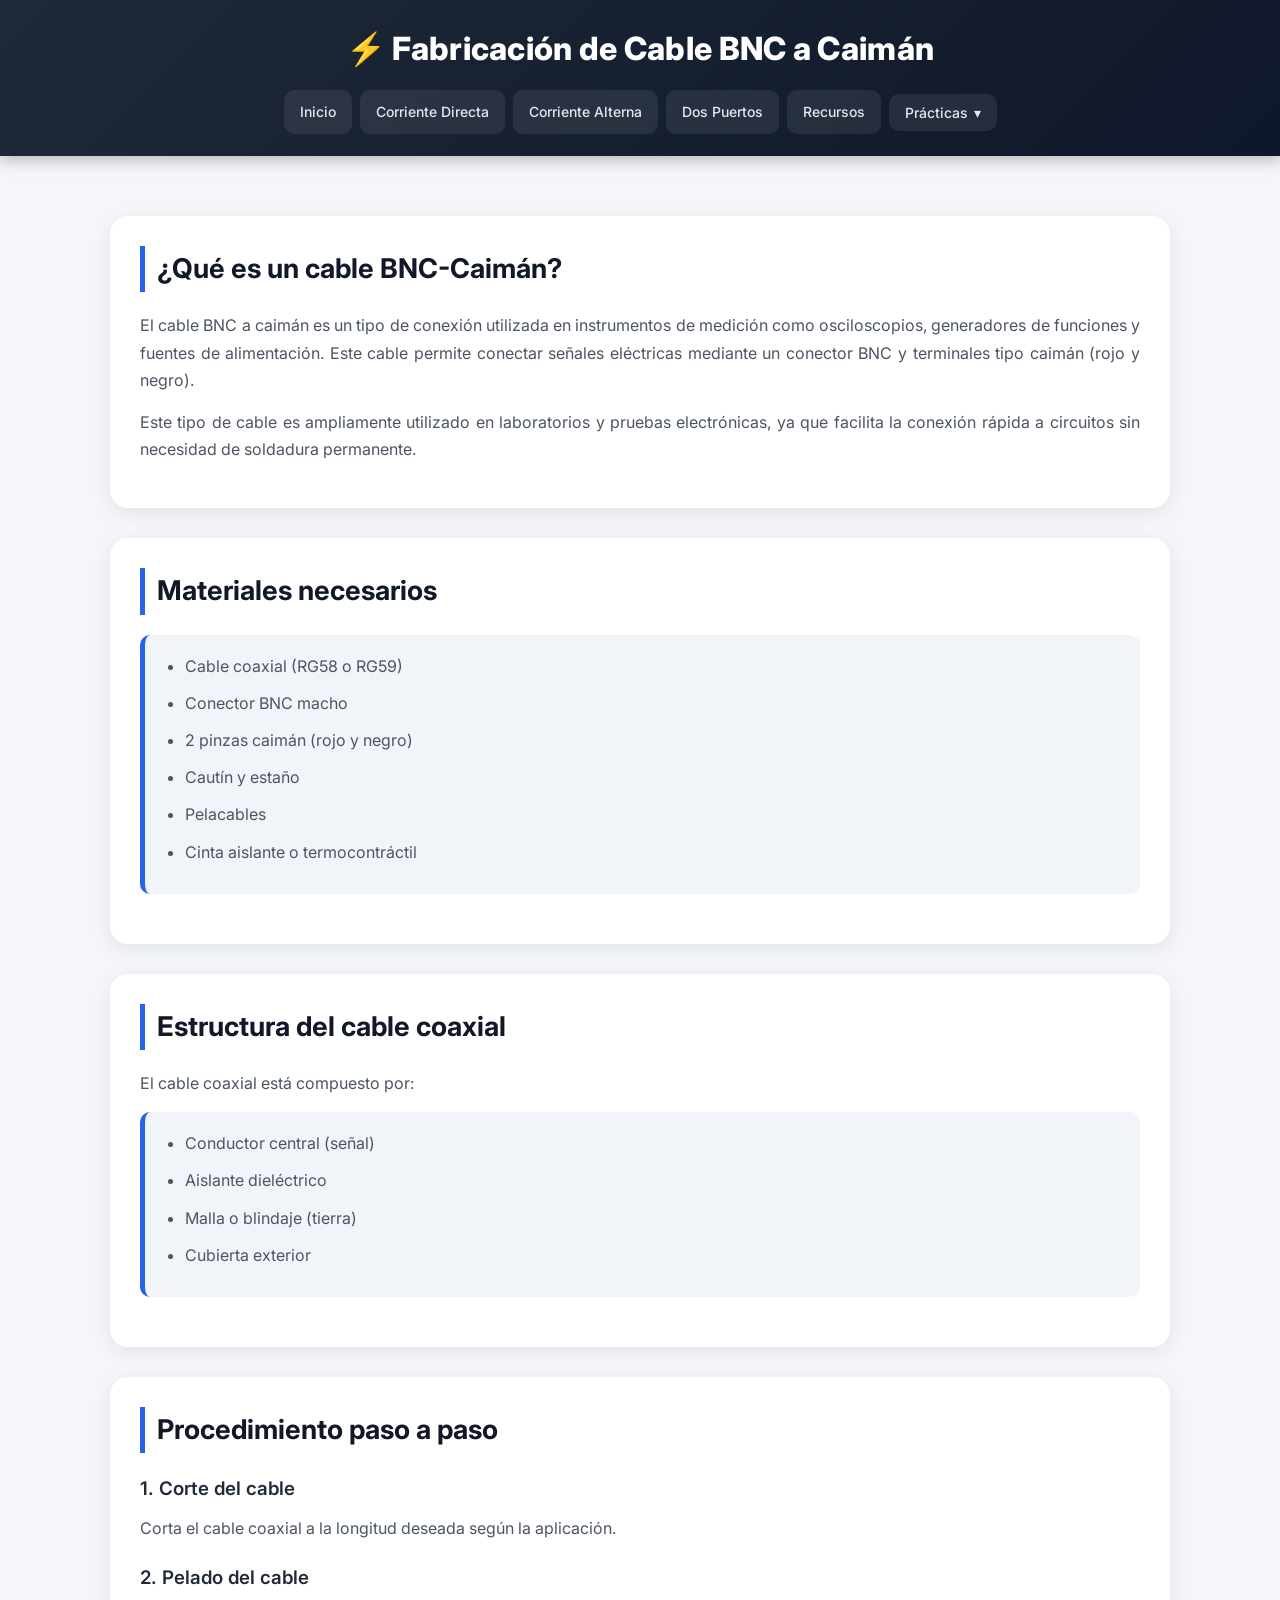
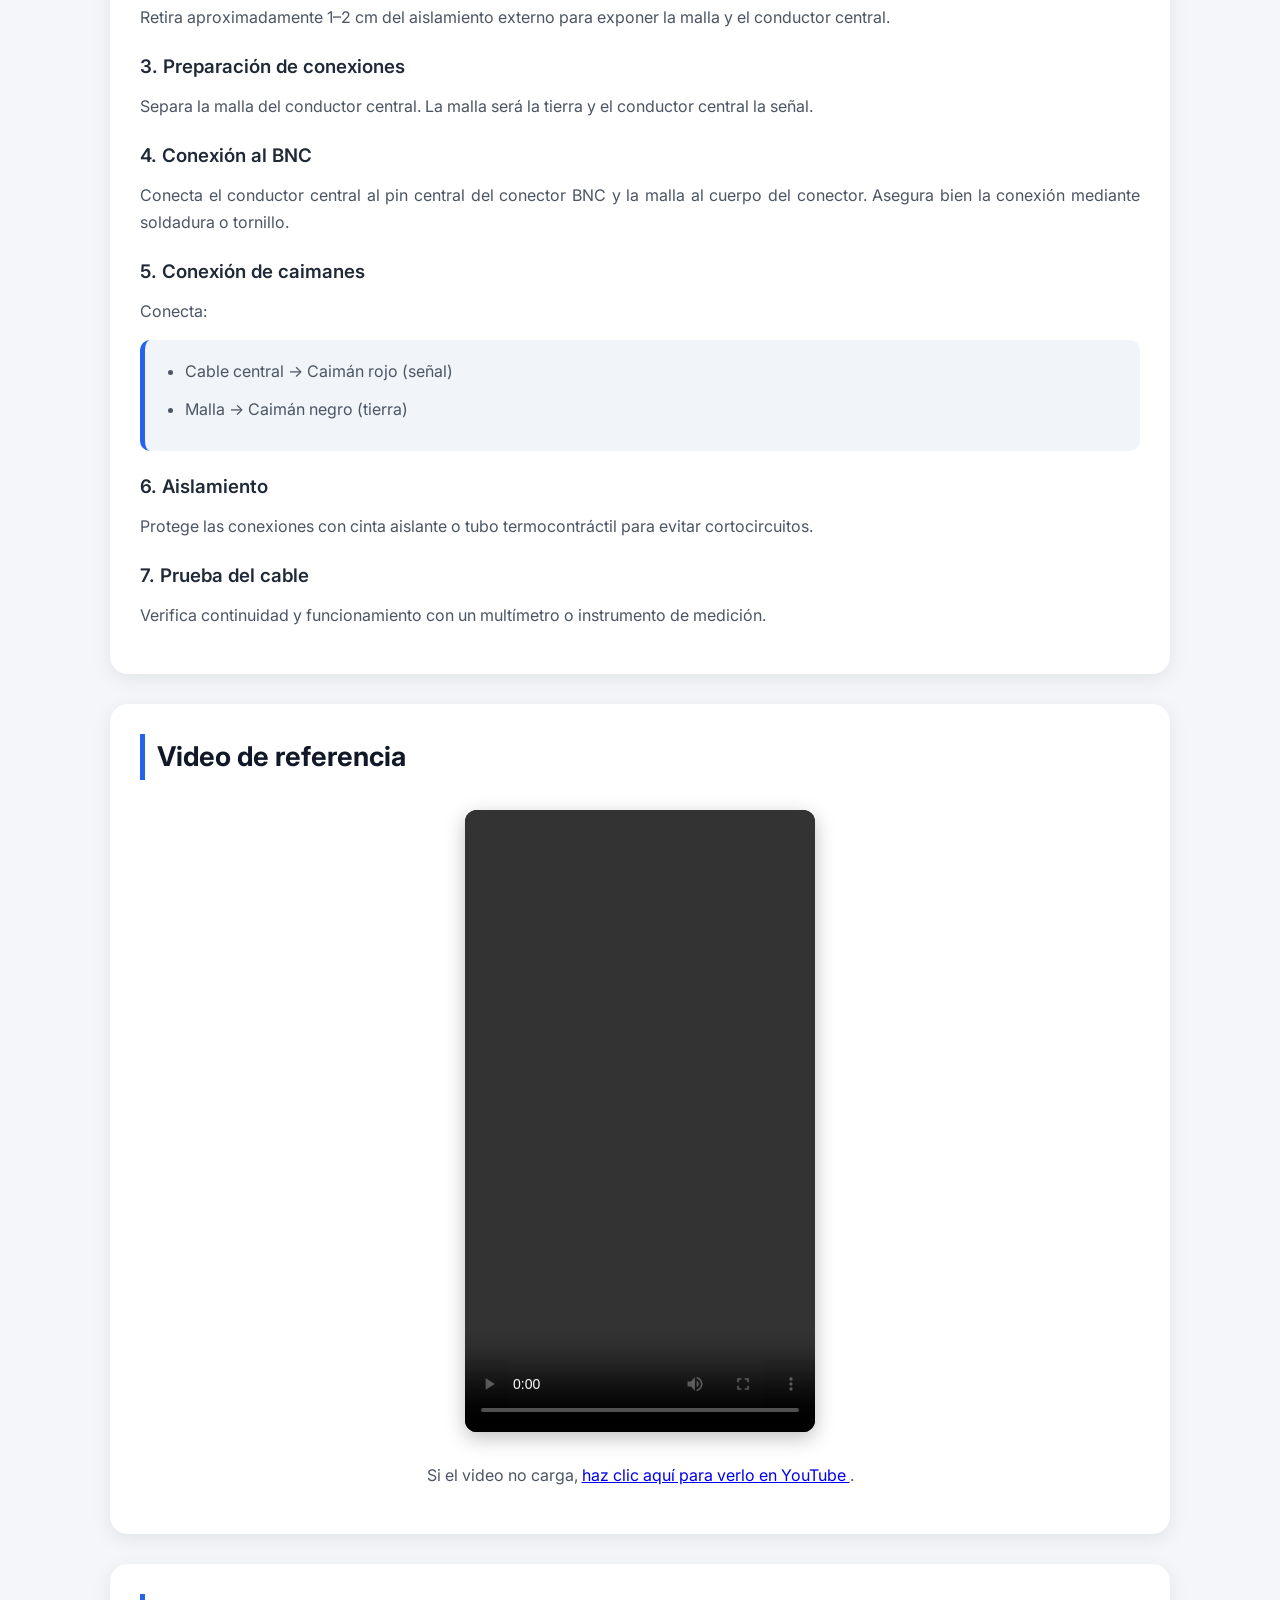
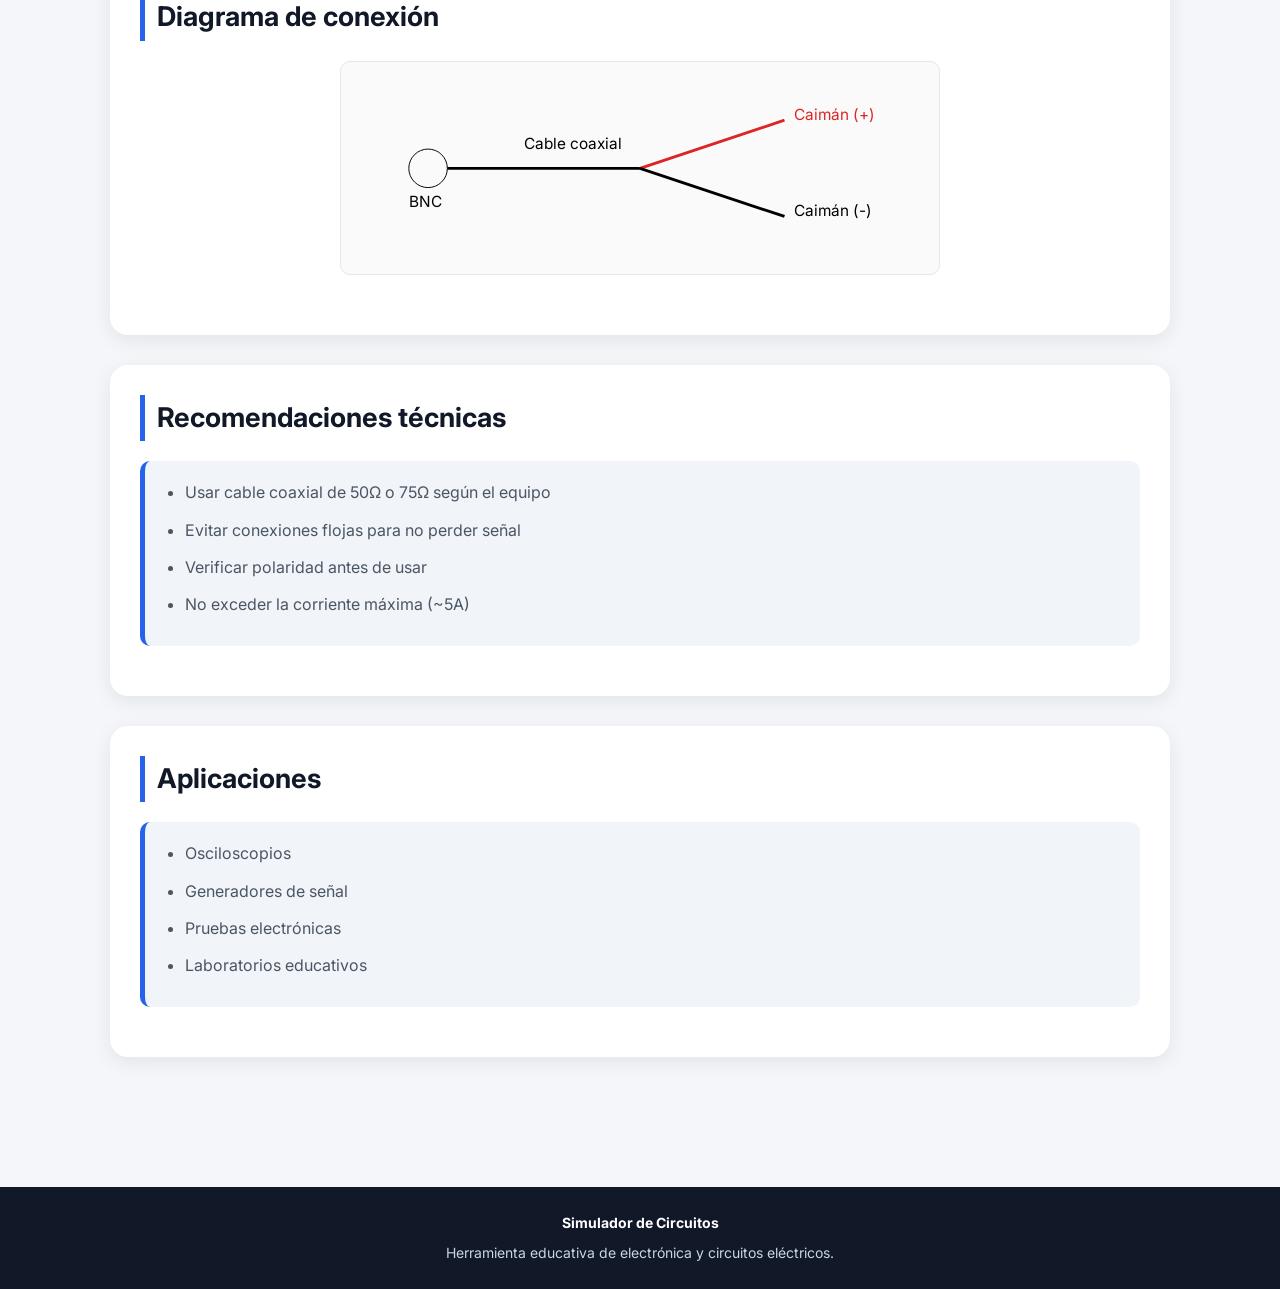
==== bnc-caiman.html @ ab859530 "primer envio limpio" ====
<!DOCTYPE html>
<html lang="es">
<head>
    <meta charset="UTF-8">
    <meta name="viewport" content="width=device-width, initial-scale=1.0">
    <title>Cable BNC a Caimán | Simulador de Circuitos</title>
    <meta name="description" content="Guía paso a paso para fabricar un cable BNC a caimán: materiales, procedimiento, diagrama de conexión y recomendaciones técnicas.">
    <link rel="icon" href="data:image/svg+xml,<svg xmlns=%22http://www.w3.org/2000/svg%22 viewBox=%220 0 100 100%22><text y=%22.9em%22 font-size=%2290%22>⚡</text></svg>">
    <link rel="stylesheet" href="css/styles.css">
</head>
<body>

<a class="skip-link" href="#contenido">Saltar al contenido</a>

<header>
    <h1>Fabricación de Cable BNC a Caimán</h1>

    <nav>
        <a href="index.html">Inicio</a>
        <a href="cd.html">Corriente Directa</a>
        <a href="ca.html">Corriente Alterna</a>
        <a href="dospuertos.html">Dos Puertos</a>
        <a href="recursos.html">Recursos</a>
        <!-- MENÚ DESPLEGABLE -->
        <div class="dropdown">
            <button class="dropbtn">Prácticas</button>
            <div class="dropdown-content">
                <a href="practicas.html">Simulaciones</a>
                <a href="bnc-caiman.html">Cable BNC-Caimán</a>
            </div>
        </div>
    </nav>
</header>

<main class="container" id="contenido">

    <section class="intro">
        <h2>¿Qué es un cable BNC-Caimán?</h2>
        <p>
            El cable BNC a caimán es un tipo de conexión utilizada en instrumentos de medición
            como osciloscopios, generadores de funciones y fuentes de alimentación. Este cable
            permite conectar señales eléctricas mediante un conector BNC y terminales tipo caimán
            (rojo y negro).
        </p>

        <p>
            Este tipo de cable es ampliamente utilizado en laboratorios y pruebas electrónicas,
            ya que facilita la conexión rápida a circuitos sin necesidad de soldadura permanente.
        </p>
    </section>

    <section class="intro">
        <h2>Materiales necesarios</h2>
        <ul>
            <li>Cable coaxial (RG58 o RG59)</li>
            <li>Conector BNC macho</li>
            <li>2 pinzas caimán (rojo y negro)</li>
            <li>Cautín y estaño</li>
            <li>Pelacables</li>
            <li>Cinta aislante o termocontráctil</li>
        </ul>
    </section>

    <section class="intro">
        <h2>Estructura del cable coaxial</h2>
        <p>
            El cable coaxial está compuesto por:
        </p>
        <ul>
            <li>Conductor central (señal)</li>
            <li>Aislante dieléctrico</li>
            <li>Malla o blindaje (tierra)</li>
            <li>Cubierta exterior</li>
        </ul>
    </section>

    <section class="intro">
        <h2>Procedimiento paso a paso</h2>

        <h3>1. Corte del cable</h3>
        <p>
            Corta el cable coaxial a la longitud deseada según la aplicación.
        </p>

        <h3>2. Pelado del cable</h3>
        <p>
            Retira aproximadamente 1–2 cm del aislamiento externo para exponer la malla
            y el conductor central.
        </p>

        <h3>3. Preparación de conexiones</h3>
        <p>
            Separa la malla del conductor central. La malla será la tierra y el conductor
            central la señal.
        </p>

        <h3>4. Conexión al BNC</h3>
        <p>
            Conecta el conductor central al pin central del conector BNC y la malla al cuerpo
            del conector. Asegura bien la conexión mediante soldadura o tornillo.
        </p>

        <h3>5. Conexión de caimanes</h3>
        <p>
            Conecta:
        </p>
        <ul>
            <li>Cable central → Caimán rojo (señal)</li>
            <li>Malla → Caimán negro (tierra)</li>
        </ul>

        <h3>6. Aislamiento</h3>
        <p>
            Protege las conexiones con cinta aislante o tubo termocontráctil para evitar
            cortocircuitos.
        </p>

        <h3>7. Prueba del cable</h3>
        <p>
            Verifica continuidad y funcionamiento con un multímetro o instrumento de medición.
        </p>
    </section>

    <!-- VIDEO -->
    <section class="intro">
        <h2>Video de referencia</h2>

        <div class="video-container">
            <video controls width="100%">
                <source src="video/bnc-caiman.mp4" type="video/mp4">
                Tu navegador no soporta video.
            </video>
        </div>

         <p style="text-align:center;">
            Si el video no carga,
            <a href="https://youtu.be/CYh6mPUYT2U" target="_blank" rel="noopener noreferrer">
                haz clic aquí para verlo en YouTube
            </a>.
        </p>
    </section>

    <section class="intro">
        <h2>Diagrama de conexión</h2>

        <svg viewBox="0 0 600 200" class="grafica" role="img" aria-label="Diagrama del cable coaxial con conector BNC y terminales caimán">
            <!-- Cable -->
            <line x1="100" y1="100" x2="300" y2="100" stroke="black" stroke-width="3"/>

            <!-- BNC -->
            <circle cx="80" cy="100" r="20" stroke="black" fill="none"/>
            <text x="60" y="140">BNC</text>

            <!-- División -->
            <line x1="300" y1="100" x2="450" y2="50" stroke="#dc2626" stroke-width="3"/>
            <line x1="300" y1="100" x2="450" y2="150" stroke="black" stroke-width="3"/>

            <!-- Caimanes -->
            <text x="460" y="50" fill="#dc2626">Caimán (+)</text>
            <text x="460" y="150">Caimán (-)</text>

            <!-- Etiquetas -->
            <text x="180" y="80">Cable coaxial</text>
        </svg>
    </section>

    <section class="intro">
        <h2>Recomendaciones técnicas</h2>
        <ul>
            <li>Usar cable coaxial de 50Ω o 75Ω según el equipo</li>
            <li>Evitar conexiones flojas para no perder señal</li>
            <li>Verificar polaridad antes de usar</li>
            <li>No exceder la corriente máxima (~5A)</li>
        </ul>
    </section>

    <section class="intro">
        <h2>Aplicaciones</h2>
        <ul>
            <li>Osciloscopios</li>
            <li>Generadores de señal</li>
            <li>Pruebas electrónicas</li>
            <li>Laboratorios educativos</li>
        </ul>
    </section>

</main>

<footer>
    <p class="footer-marca">Simulador de Circuitos</p>
    <p>Herramienta educativa de electrónica y circuitos eléctricos.</p>
</footer>

<script src="js/nav.js"></script>

</body>
</html>
---- css/styles.css ----
/* =========================================
   FUENTE
========================================= */
@import url('https://fonts.googleapis.com/css2?family=Inter:wght@400;500;600;700;800&family=JetBrains+Mono:wght@500&display=swap');

/* =========================================
   VARIABLES
========================================= */
:root{
    --azul:#2563eb;
    --azul-oscuro:#1d4ed8;
    --azul-claro:#eff6ff;
    --azul-claro2:#dbeafe;
    --cian:#38bdf8;
    --gris-950:#0f172a;
    --gris-900:#111827;
    --gris-800:#1f2937;
    --gris-600:#4b5563;
    --gris-300:#cbd5e1;
    --gris-200:#e5e7eb;
    --gris-100:#f1f5f9;
    --fondo:#f4f6f9;
    --texto:#333;
    --blanco:#fff;
    --radio-sm:8px;
    --radio-md:12px;
    --radio-lg:18px;
    --sombra-sm:0 4px 12px rgba(15,23,42,0.08);
    --sombra-md:0 5px 20px rgba(15,23,42,0.08);
    --sombra-lg:0 10px 25px rgba(15,23,42,0.18);
    --transicion:0.25s ease;
}

/* =========================================
   RESET
========================================= */
*{
    margin:0;
    padding:0;
    box-sizing:border-box;
}

/* =========================================
   ACCESIBILIDAD: SALTAR AL CONTENIDO
========================================= */
.skip-link{
    position:absolute;
    left:-999px;
    top:auto;
    background:var(--azul);
    color:#fff;
    padding:10px 16px;
    border-radius:0 0 8px 0;
    z-index:2000;
}

.skip-link:focus{
    left:0;
    top:0;
}

/* =========================================
   FOCO VISIBLE (accesibilidad de teclado)
========================================= */
a:focus-visible,
button:focus-visible,
input:focus-visible,
select:focus-visible{
    outline:3px solid var(--cian);
    outline-offset:2px;
}

/* =========================================
   BODY
========================================= */
html{
    scroll-behavior:smooth;
}

body{
    font-family:'Inter','Segoe UI',Arial,sans-serif;
    background:var(--fondo);
    color:var(--texto);
    line-height:1.7;
    min-height:100vh;
    display:flex;
    flex-direction:column;
}

main{
    flex:1;
}

/* =========================================
   HEADER
========================================= */
header{
    background:linear-gradient(135deg,var(--gris-800),var(--gris-950));
    color:#fff;
    padding:22px 20px;
    text-align:center;
    box-shadow:0 4px 15px rgba(0,0,0,0.25);
    position:sticky;
    top:0;
    z-index:1000;
}

header h1{
    font-size:2rem;
    font-weight:800;
    margin-bottom:14px;
    letter-spacing:0.3px;
}

header h1::before{
    content:'⚡ ';
}

/* =========================================
   NAVBAR
========================================= */
nav{
    margin-top:6px;
    display:flex;
    justify-content:center;
    align-items:center;
    flex-wrap:wrap;
    gap:8px;
}

nav a,
.dropbtn{
    color:#e5e7eb;
    text-decoration:none;
    font-weight:500;
    background:rgba(255,255,255,0.08);
    padding:10px 16px;
    border-radius:10px;
    transition:background var(--transicion), color var(--transicion), transform var(--transicion);
    border:none;
    cursor:pointer;
    font-size:14px;
    font-family:inherit;
}

nav a:hover,
.dropbtn:hover{
    background:var(--azul);
    color:white;
    transform:translateY(-2px);
}

/* Enlace de la página actual */
nav a.activo{
    background:var(--azul);
    color:#fff;
    box-shadow:0 0 0 2px rgba(56,189,248,0.5) inset;
}

/* =========================================
   DROPDOWN (hover en escritorio + clic en táctil)
========================================= */
.dropdown{
    position:relative;
    display:inline-block;
}

.dropbtn::after{
    content:'▾';
    display:inline-block;
    margin-left:6px;
    transition:transform var(--transicion);
}

.dropdown.abierto .dropbtn::after{
    transform:rotate(180deg);
}

.dropdown-content{
    position:absolute;
    top:100%;
    left:50%;
    transform:translate(-50%,10px);

    min-width:220px;

    background:#fff;
    border-radius:12px;

    box-shadow:var(--sombra-lg);

    opacity:0;
    visibility:hidden;

    transition:
        opacity 0.25s ease,
        transform 0.25s ease,
        visibility 0.25s;

    z-index:1000;

    overflow:hidden;
}

.dropdown-content a{
    display:block;
    padding:12px 16px;
    color:#111827;
    text-decoration:none;
    transition:background var(--transicion);
    font-size:14px;
}

.dropdown-content a:hover,
.dropdown-content a:focus-visible{
    background:var(--azul-claro2);
}

/* Escritorio: abre con hover */
.dropdown:hover .dropdown-content{
    opacity:1;
    visibility:visible;
    transform:translate(-50%,0);
}

/* Táctil / teclado: abre con clase alternada por JS */
.dropdown.abierto .dropdown-content{
    opacity:1;
    visibility:visible;
    transform:translate(-50%,0);
}

/* =========================================
   CONTAINER
========================================= */
.container{
    max-width:1100px;
    margin:40px auto;
    padding:20px;
}

/* =========================================
   TARJETAS / SECCIONES
========================================= */
.intro{
    background:#fff;
    padding:30px;
    border-radius:var(--radio-lg);
    box-shadow:var(--sombra-md);
    margin-bottom:30px;
    transition:transform var(--transicion), box-shadow var(--transicion);
}

.intro:hover{
    transform:translateY(-3px);
    box-shadow:var(--sombra-lg);
}

/* =========================================
   TITULOS
========================================= */
.intro h2{
    margin-bottom:20px;
    color:var(--gris-900);
    border-left:5px solid var(--azul);
    padding-left:12px;
    font-size:1.7rem;
    font-weight:700;
}

.intro h3{
    margin:20px 0 10px;
    color:var(--gris-800);
    font-weight:600;
}

.intro p{
    margin-bottom:15px;
    text-align:justify;
    color:var(--gris-600);
}

/* =========================================
   TEXTO RESALTADO
========================================= */
strong{
    color:var(--azul-oscuro);
}

/* =========================================
   LISTAS
========================================= */
.intro ul{
    padding:18px 20px 18px 40px;
    margin-top:10px;
    margin-bottom:20px;
    background:var(--gris-100);
    border-left:5px solid var(--azul);
    border-radius:10px;
}

.intro li{
    margin-bottom:10px;
    line-height:1.7;
    color:var(--gris-600);
}

/* =========================================
   FORMULAS
========================================= */
.formula{
    background:var(--gris-900);
    color:var(--cian);
    padding:15px;
    border-radius:var(--radio-md);
    text-align:center;
    font-size:1.05rem;
    margin:15px 0;
    font-family:'JetBrains Mono',Consolas,monospace;
    box-shadow:inset 0 0 10px rgba(56,189,248,0.2);
}

/* =========================================
   ETIQUETAS DE FORMULARIO
========================================= */
label{
    display:block;
    font-size:13px;
    font-weight:600;
    color:var(--gris-600);
    margin-bottom:4px;
}

/* =========================================
   INPUTS
========================================= */
input, select{
    width:100%;
    padding:12px;
    margin-top:6px;
    margin-bottom:15px;
    border-radius:10px;
    border:1px solid var(--gris-300);
    font-size:15px;
    font-family:inherit;
    transition:border-color var(--transicion), box-shadow var(--transicion);
    background:#fff;
    color:var(--texto);
}

input:focus, select:focus{
    outline:none;
    border-color:var(--azul);
    box-shadow:0 0 8px rgba(37,99,235,0.3);
}

input[type="range"]{
    padding:0;
    cursor:pointer;
    accent-color:var(--azul);
}

/* =========================================
   FORMULARIOS
========================================= */
.form-ohm{
    display:flex;
    gap:10px;
    margin-bottom:15px;
    flex-wrap:wrap;
    align-items:flex-start;
}

.form-ohm > div{
    flex:1;
    min-width:150px;
}

.form-ohm input{
    margin-bottom:0;
}

/* =========================================
   BOTONES
========================================= */
button{
    background:linear-gradient(135deg,var(--azul),var(--azul-oscuro));
    color:white;
    border:none;
    padding:12px 22px;
    border-radius:10px;
    cursor:pointer;
    transition:transform var(--transicion), box-shadow var(--transicion);
    font-size:15px;
    font-weight:600;
    font-family:inherit;
}

button:hover{
    transform:translateY(-2px);
    box-shadow:0 6px 15px rgba(37,99,235,0.35);
}

button:active{
    transform:translateY(0);
}

/* =========================================
   RESULTADOS
========================================= */
.resultado-box{
    margin-top:15px;
    padding:15px;
    background:var(--azul-claro);
    border-radius:var(--radio-md);
    border-left:5px solid var(--azul);
    font-weight:bold;
    color:var(--gris-800);
}

/* =========================================
   DIAGRAMAS
========================================= */
.diagramas{
    margin-top:40px;
}

.diagramas h3{
    margin:25px 0 10px;
}

.grafica{
    width:100%;
    max-width:600px;
    display:block;
    margin:10px auto 30px;
    background:#fafafa;
    border-radius:10px;
    padding:10px;
    border:1px solid var(--gris-200);
}

/* =========================================
   GRAFICAS (Chart.js)
========================================= */
.grafica-container{
    width:100%;
    max-width:700px;
    height:350px;
    margin:20px auto;
}

#grafica,
#graficaCA,
#graficaVI{
    width:100% !important;
    height:100% !important;
}

/* =========================================
   CANVAS
========================================= */
canvas{
    max-width:100%;
    display:block;
    margin:20px auto;
    background:white;
    border-radius:12px;
    box-shadow:var(--sombra-sm);
}

#graficaVI{
    max-width:800px;
}

/* =========================================
   OSCILOSCOPIO
========================================= */
#osciloscopio,
#osciloscopioCA{
    max-width:800px;
    width:100%;
    height:auto;
    margin:20px auto;
    display:block;
    background:black;
    border:4px solid var(--gris-800);
    border-radius:12px;
}

/* =========================================
   CONTROLES
========================================= */
.controles{
    display:flex;
    flex-direction:column;
    gap:6px;
    margin-top:15px;
    margin-bottom:10px;
}

.controles label{
    margin-bottom:0;
    margin-top:8px;
}

/* =========================================
   VIDEO RESPONSIVO
========================================= */
.video-container{
    width:100%;
    max-width:350px;
    aspect-ratio:9 / 16;
    margin:30px auto;
    box-shadow:0 6px 20px rgba(0,0,0,0.25);
    border-radius:12px;
    overflow:hidden;
    background:#000;
}

.video-container video{
    width:100%;
    height:100%;
    object-fit:cover;
    border:none;
}

/* =========================================
   CARDS
========================================= */
.cards{
    display:flex;
    gap:20px;
    flex-wrap:wrap;
}

.card{
    background:white;
    padding:20px;
    border-radius:12px;
    flex:1;
    min-width:220px;
    transition:transform var(--transicion), box-shadow var(--transicion);
    box-shadow:var(--sombra-sm);
}

.card:hover{
    transform:translateY(-5px);
    box-shadow:var(--sombra-md);
}

/* =========================================
   ANIMACIONES
========================================= */
.animado{
    opacity:0;
    transform:translateY(30px);
    transition:all 0.6s ease;
}

.animado.visible{
    opacity:1;
    transform:translateY(0);
}

@media (prefers-reduced-motion: reduce){
    html{
        scroll-behavior:auto;
    }
    .animado{
        opacity:1;
        transform:none;
        transition:none;
    }
}

/* =========================================
   FOOTER
========================================= */
footer{
    background:var(--gris-900);
    color:#cbd5e1;
    text-align:center;
    padding:24px 20px;
    margin-top:40px;
    font-size:14px;
}

footer a{
    color:var(--cian);
    text-decoration:none;
}

footer a:hover{
    text-decoration:underline;
}

footer .footer-marca{
    color:#fff;
    font-weight:700;
    margin-bottom:6px;
}

/* =========================================
   HR
========================================= */
hr{
    margin:30px 0;
    border:none;
    border-top:2px solid var(--gris-200);
}

/* =========================================
   TABLAS
========================================= */
table{
    width:100%;
    border-collapse:collapse;
    margin:25px 0;
    background:white;
    border-radius:12px;
    overflow:hidden;
    box-shadow:var(--sombra-sm);
}

table th{
    background:var(--azul);
    color:white;
    padding:14px;
    font-weight:600;
    text-align:center;
}

table td{
    padding:14px;
    border-bottom:1px solid var(--gris-200);
    text-align:center;
    color:var(--gris-600);
}

table tr:last-child td{
    border-bottom:none;
}

table tr:hover td{
    background:var(--gris-100);
}

/* =========================================
   TEXTO DESTACADO
========================================= */
.highlight{
    color:var(--azul);
    font-weight:bold;
}

/* =========================================
   TITULOS DE SECCION
========================================= */
.section-title{
    position:relative;
    padding-bottom:8px;
}

.section-title::after{
    content:'';
    width:60px;
    height:4px;
    background:var(--azul);
    position:absolute;
    bottom:-8px;
    left:0;
    border-radius:10px;
}

/* =========================================
   RECURSOS / ARCHIVOS DESCARGABLES
========================================= */
.archivos-buscador{
    margin-bottom:20px;
}

.archivos-lista{
    display:flex;
    flex-direction:column;
    gap:14px;
}

.archivo-item{
    display:flex;
    align-items:center;
    gap:16px;
    background:var(--gris-100);
    border:1px solid var(--gris-200);
    border-radius:var(--radio-md);
    padding:16px 18px;
    transition:transform var(--transicion), box-shadow var(--transicion);
}

.archivo-item:hover{
    transform:translateY(-2px);
    box-shadow:var(--sombra-sm);
}

.archivo-icono{
    font-size:1.8rem;
    line-height:1;
    flex-shrink:0;
}

.archivo-info{
    flex:1;
    min-width:0;
}

.archivo-info h3{
    font-size:1rem;
    color:var(--gris-900);
    margin:0 0 4px;
}

.archivo-info p{
    font-size:0.9rem;
    color:var(--gris-600);
    margin:0 0 6px;
    text-align:left;
}

.archivo-categoria{
    display:inline-block;
    background:var(--azul-claro2);
    color:var(--azul-oscuro);
    font-size:0.75rem;
    font-weight:600;
    padding:3px 10px;
    border-radius:999px;
}

.archivo-descarga{
    background:linear-gradient(135deg,var(--azul),var(--azul-oscuro));
    color:#fff;
    text-decoration:none;
    font-weight:600;
    font-size:0.9rem;
    padding:10px 18px;
    border-radius:10px;
    white-space:nowrap;
    transition:transform var(--transicion), box-shadow var(--transicion);
    flex-shrink:0;
}

.archivo-descarga:hover{
    transform:translateY(-2px);
    box-shadow:0 6px 15px rgba(37,99,235,0.35);
}

.archivos-vacio{
    text-align:center;
    color:var(--gris-600);
    padding:20px;
}

@media(max-width:768px){
    .archivo-item{
        flex-wrap:wrap;
    }
    .archivo-descarga{
        width:100%;
        text-align:center;
    }
}

/* =========================================
   RESPONSIVE
========================================= */
@media(max-width:768px){

    header h1{
        font-size:1.5rem;
    }

    nav{
        flex-direction:column;
        align-items:stretch;
    }

    nav a,
    .dropdown{
        width:100%;
    }

    .dropbtn{
        width:100%;
    }

    .dropdown-content{
        position:static;
        transform:none;
        min-width:100%;
        margin-top:6px;
        box-shadow:none;
        border:1px solid var(--gris-200);
    }

    .dropdown:hover .dropdown-content{
        transform:none;
    }

    .intro{
        padding:20px;
    }

    .intro h2{
        font-size:1.3rem;
    }

    .form-ohm{
        flex-direction:column;
    }

    .grafica-container{
        height:260px;
    }

    .cards{
        flex-direction:column;
    }
}
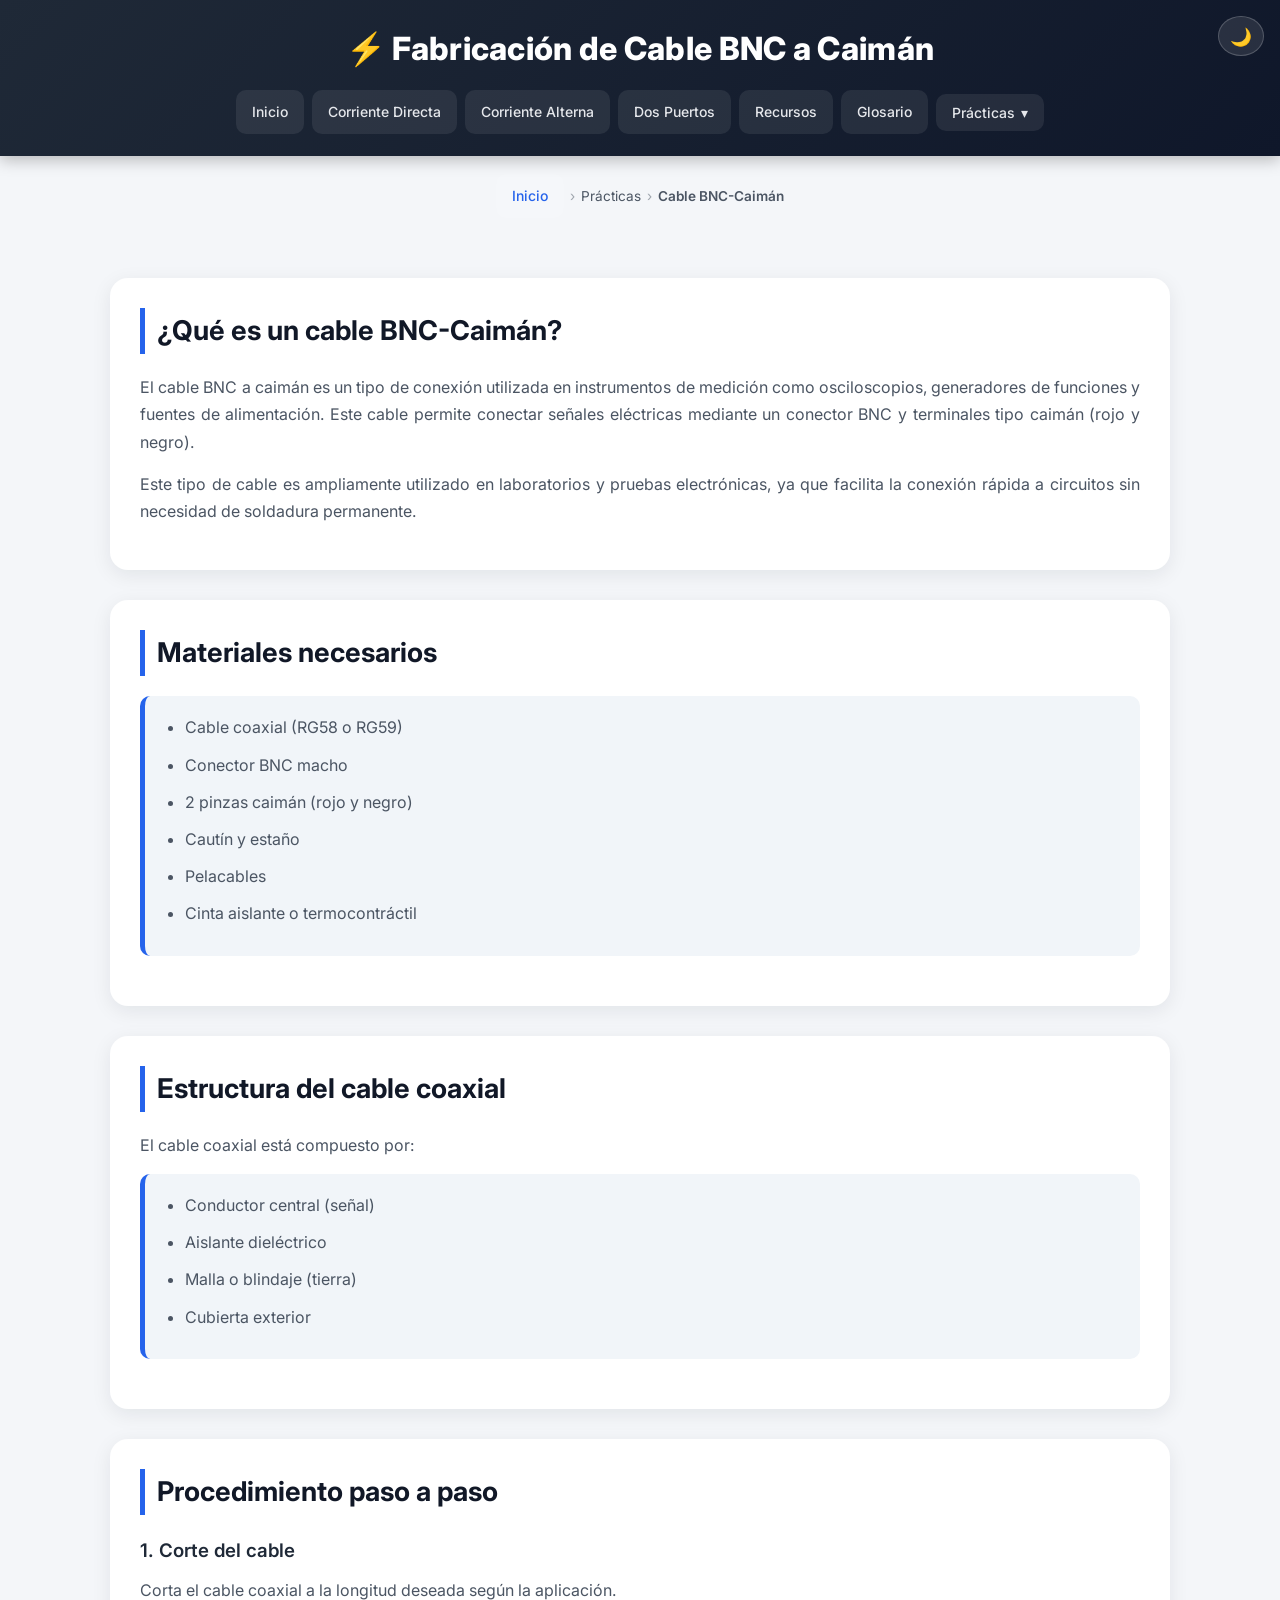
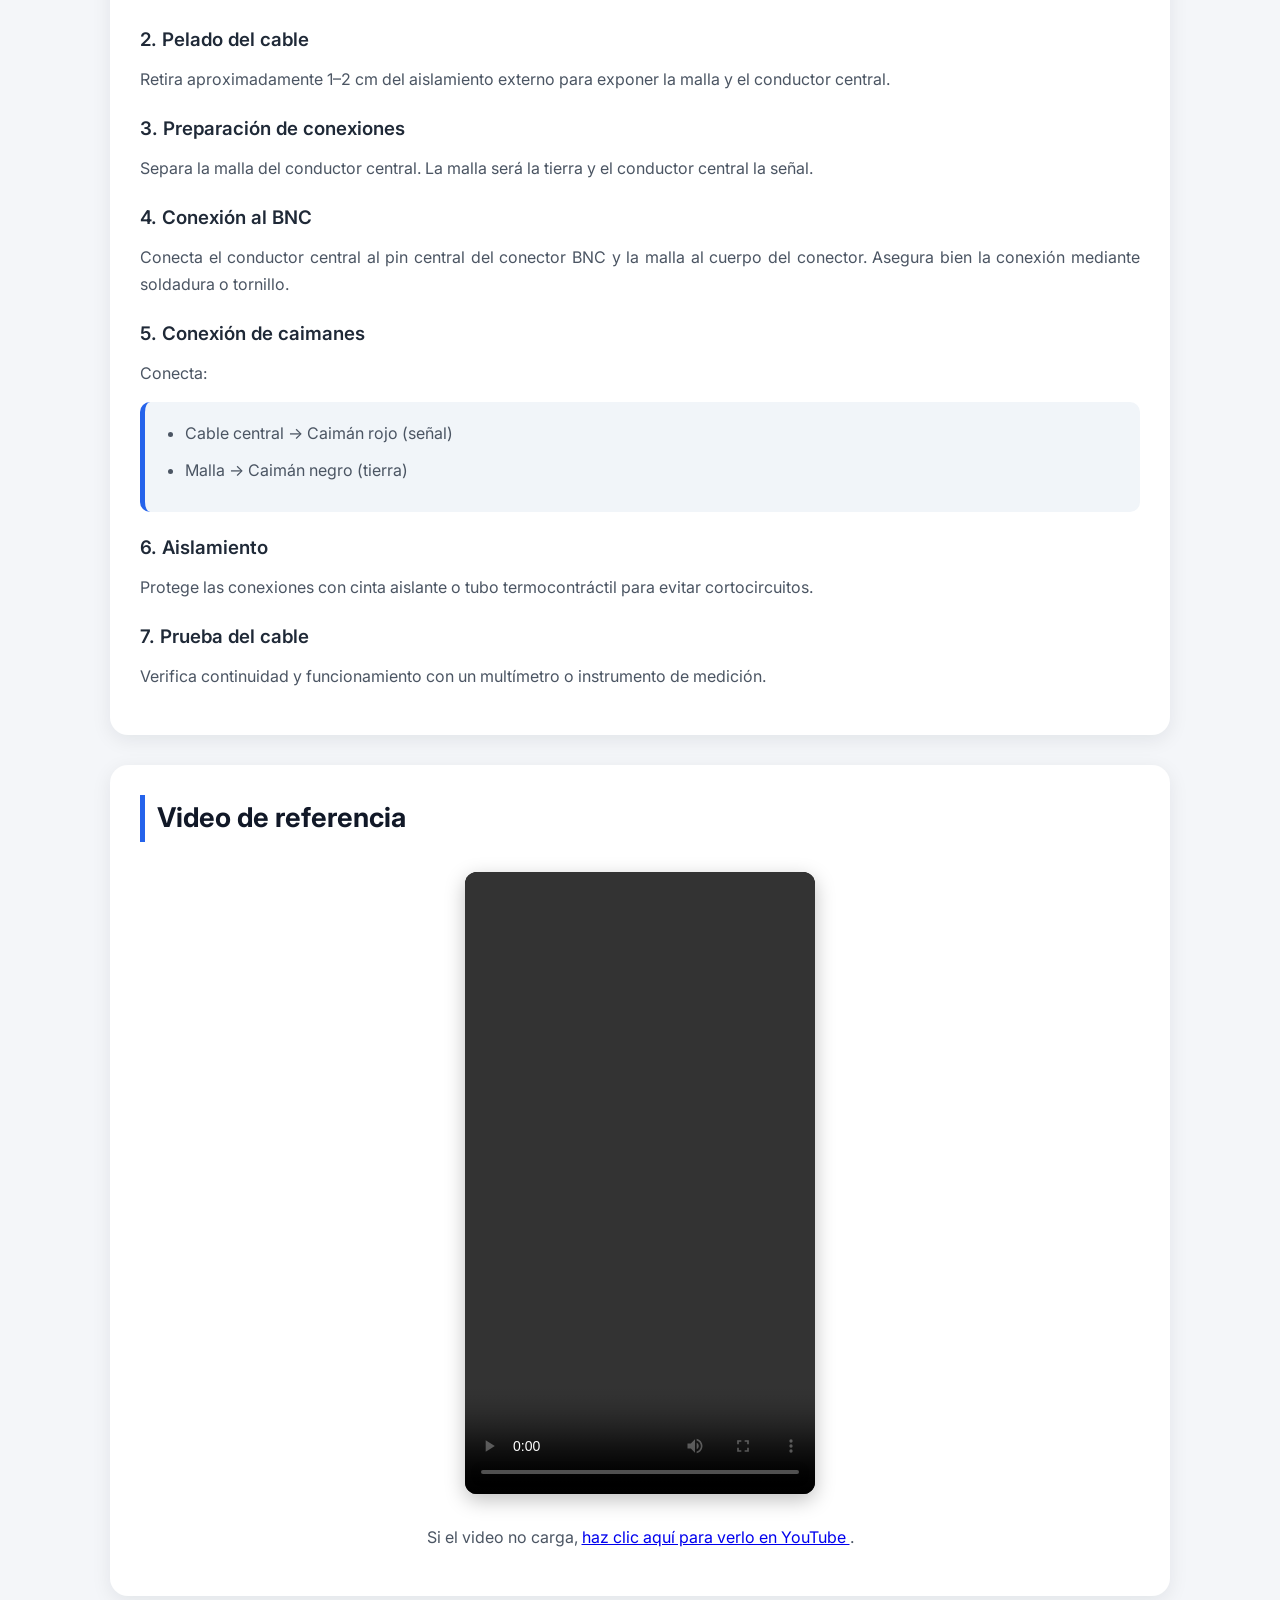
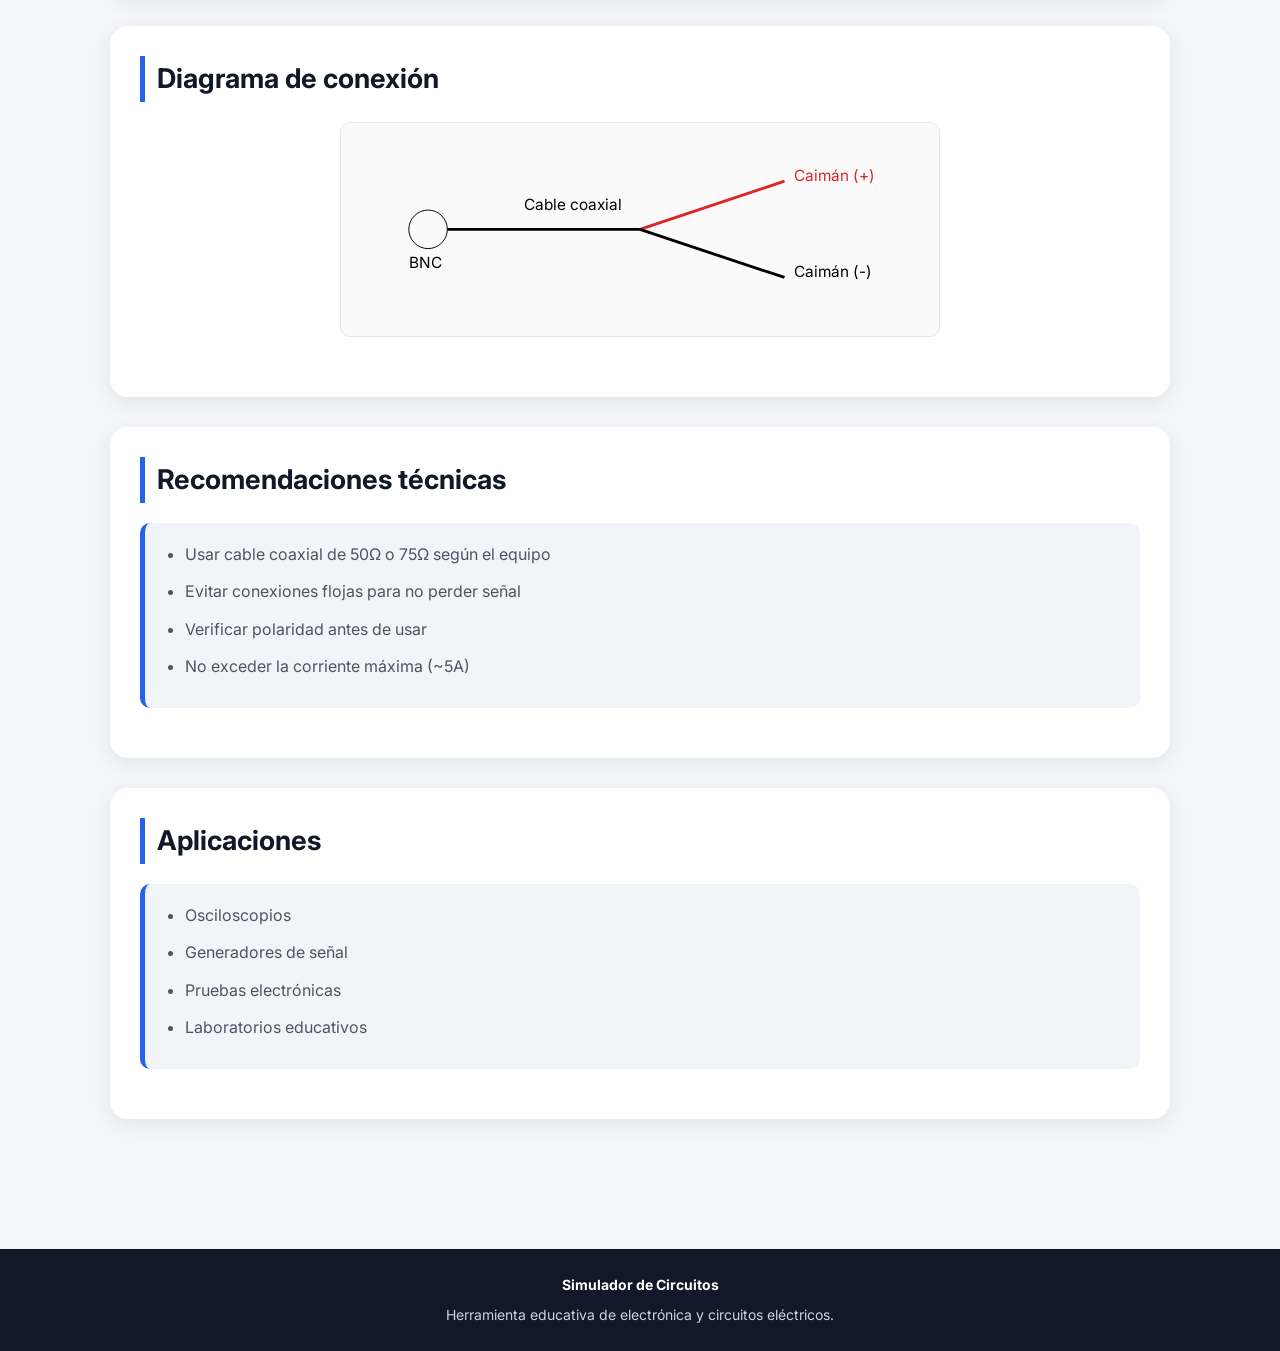
==== commit e95e2c29: "Update sections to use 'animado' class" ====
--- a/bnc-caiman.html
+++ b/bnc-caiman.html
@@ -21,11 +21,13 @@
         <a href="ca.html">Corriente Alterna</a>
         <a href="dospuertos.html">Dos Puertos</a>
         <a href="recursos.html">Recursos</a>
+        <a href="glosario.html">Glosario</a>
         <!-- MENÚ DESPLEGABLE -->
         <div class="dropdown">
             <button class="dropbtn">Prácticas</button>
             <div class="dropdown-content">
                 <a href="practicas.html">Simulaciones</a>
+                <a href="thevenin-norton.html">Thévenin / Norton</a>
                 <a href="bnc-caiman.html">Cable BNC-Caimán</a>
             </div>
         </div>
@@ -34,7 +36,7 @@
 
 <main class="container" id="contenido">
 
-    <section class="intro">
+    <section class="intro animado">
         <h2>¿Qué es un cable BNC-Caimán?</h2>
         <p>
             El cable BNC a caimán es un tipo de conexión utilizada en instrumentos de medición
@@ -49,7 +51,7 @@
         </p>
     </section>
 
-    <section class="intro">
+    <section class="intro animado">
         <h2>Materiales necesarios</h2>
         <ul>
             <li>Cable coaxial (RG58 o RG59)</li>
@@ -61,7 +63,7 @@
         </ul>
     </section>
 
-    <section class="intro">
+    <section class="intro animado">
         <h2>Estructura del cable coaxial</h2>
         <p>
             El cable coaxial está compuesto por:
@@ -74,7 +76,7 @@
         </ul>
     </section>
 
-    <section class="intro">
+    <section class="intro animado">
         <h2>Procedimiento paso a paso</h2>
 
         <h3>1. Corte del cable</h3>
@@ -122,7 +124,7 @@
     </section>
 
     <!-- VIDEO -->
-    <section class="intro">
+    <section class="intro animado">
         <h2>Video de referencia</h2>
 
         <div class="video-container">
@@ -140,7 +142,7 @@
         </p>
     </section>
 
-    <section class="intro">
+    <section class="intro animado">
         <h2>Diagrama de conexión</h2>
 
         <svg viewBox="0 0 600 200" class="grafica" role="img" aria-label="Diagrama del cable coaxial con conector BNC y terminales caimán">
@@ -164,7 +166,7 @@
         </svg>
     </section>
 
-    <section class="intro">
+    <section class="intro animado">
         <h2>Recomendaciones técnicas</h2>
         <ul>
             <li>Usar cable coaxial de 50Ω o 75Ω según el equipo</li>
@@ -174,7 +176,7 @@
         </ul>
     </section>
 
-    <section class="intro">
+    <section class="intro animado">
         <h2>Aplicaciones</h2>
         <ul>
             <li>Osciloscopios</li>
--- a/css/styles.css
+++ b/css/styles.css
@@ -1,828 +1,31 @@
 /* =========================================
-   FUENTE
+   PUNTO DE ENTRADA DE ESTILOS
+   =========================================
+   El CSS está dividido en archivos por tema para
+   que puedas modificar uno sin afectar a los demás:
+
+   base.css         -> fuente, variables de color, reset, accesibilidad
+   nav.css          -> encabezado y menú de navegación
+   layout.css       -> contenedor principal y pie de página
+   components.css   -> tarjetas .intro, títulos, listas, fórmulas, tablas
+   formularios.css  -> labels, inputs, selects, botones
+   simulador.css     -> diagramas SVG, gráficas, canvas, osciloscopio, video
+   recursos.css     -> tarjetas de archivos descargables (recursos.html)
+   utilidades.css   -> migas de pan y botón "volver arriba"
+   responsive.css   -> ajustes para pantallas pequeñas (se importa al final)
+   dark.css         -> variables del modo oscuro (data-tema="oscuro")
+
+   Todas las páginas siguen enlazando solo este archivo
+   (css/styles.css); no hace falta tocar el HTML.
 ========================================= */
-@import url('https://fonts.googleapis.com/css2?family=Inter:wght@400;500;600;700;800&family=JetBrains+Mono:wght@500&display=swap');
 
-/* =========================================
-   VARIABLES
-========================================= */
-:root{
-    --azul:#2563eb;
-    --azul-oscuro:#1d4ed8;
-    --azul-claro:#eff6ff;
-    --azul-claro2:#dbeafe;
-    --cian:#38bdf8;
-    --gris-950:#0f172a;
-    --gris-900:#111827;
-    --gris-800:#1f2937;
-    --gris-600:#4b5563;
-    --gris-300:#cbd5e1;
-    --gris-200:#e5e7eb;
-    --gris-100:#f1f5f9;
-    --fondo:#f4f6f9;
-    --texto:#333;
-    --blanco:#fff;
-    --radio-sm:8px;
-    --radio-md:12px;
-    --radio-lg:18px;
-    --sombra-sm:0 4px 12px rgba(15,23,42,0.08);
-    --sombra-md:0 5px 20px rgba(15,23,42,0.08);
-    --sombra-lg:0 10px 25px rgba(15,23,42,0.18);
-    --transicion:0.25s ease;
-}
-
-/* =========================================
-   RESET
-========================================= */
-*{
-    margin:0;
-    padding:0;
-    box-sizing:border-box;
-}
-
-/* =========================================
-   ACCESIBILIDAD: SALTAR AL CONTENIDO
-========================================= */
-.skip-link{
-    position:absolute;
-    left:-999px;
-    top:auto;
-    background:var(--azul);
-    color:#fff;
-    padding:10px 16px;
-    border-radius:0 0 8px 0;
-    z-index:2000;
-}
-
-.skip-link:focus{
-    left:0;
-    top:0;
-}
-
-/* =========================================
-   FOCO VISIBLE (accesibilidad de teclado)
-========================================= */
-a:focus-visible,
-button:focus-visible,
-input:focus-visible,
-select:focus-visible{
-    outline:3px solid var(--cian);
-    outline-offset:2px;
-}
-
-/* =========================================
-   BODY
-========================================= */
-html{
-    scroll-behavior:smooth;
-}
-
-body{
-    font-family:'Inter','Segoe UI',Arial,sans-serif;
-    background:var(--fondo);
-    color:var(--texto);
-    line-height:1.7;
-    min-height:100vh;
-    display:flex;
-    flex-direction:column;
-}
-
-main{
-    flex:1;
-}
-
-/* =========================================
-   HEADER
-========================================= */
-header{
-    background:linear-gradient(135deg,var(--gris-800),var(--gris-950));
-    color:#fff;
-    padding:22px 20px;
-    text-align:center;
-    box-shadow:0 4px 15px rgba(0,0,0,0.25);
-    position:sticky;
-    top:0;
-    z-index:1000;
-}
-
-header h1{
-    font-size:2rem;
-    font-weight:800;
-    margin-bottom:14px;
-    letter-spacing:0.3px;
-}
-
-header h1::before{
-    content:'⚡ ';
-}
-
-/* =========================================
-   NAVBAR
-========================================= */
-nav{
-    margin-top:6px;
-    display:flex;
-    justify-content:center;
-    align-items:center;
-    flex-wrap:wrap;
-    gap:8px;
-}
-
-nav a,
-.dropbtn{
-    color:#e5e7eb;
-    text-decoration:none;
-    font-weight:500;
-    background:rgba(255,255,255,0.08);
-    padding:10px 16px;
-    border-radius:10px;
-    transition:background var(--transicion), color var(--transicion), transform var(--transicion);
-    border:none;
-    cursor:pointer;
-    font-size:14px;
-    font-family:inherit;
-}
-
-nav a:hover,
-.dropbtn:hover{
-    background:var(--azul);
-    color:white;
-    transform:translateY(-2px);
-}
-
-/* Enlace de la página actual */
-nav a.activo{
-    background:var(--azul);
-    color:#fff;
-    box-shadow:0 0 0 2px rgba(56,189,248,0.5) inset;
-}
-
-/* =========================================
-   DROPDOWN (hover en escritorio + clic en táctil)
-========================================= */
-.dropdown{
-    position:relative;
-    display:inline-block;
-}
-
-.dropbtn::after{
-    content:'▾';
-    display:inline-block;
-    margin-left:6px;
-    transition:transform var(--transicion);
-}
-
-.dropdown.abierto .dropbtn::after{
-    transform:rotate(180deg);
-}
-
-.dropdown-content{
-    position:absolute;
-    top:100%;
-    left:50%;
-    transform:translate(-50%,10px);
-
-    min-width:220px;
-
-    background:#fff;
-    border-radius:12px;
-
-    box-shadow:var(--sombra-lg);
-
-    opacity:0;
-    visibility:hidden;
-
-    transition:
-        opacity 0.25s ease,
-        transform 0.25s ease,
-        visibility 0.25s;
-
-    z-index:1000;
-
-    overflow:hidden;
-}
-
-.dropdown-content a{
-    display:block;
-    padding:12px 16px;
-    color:#111827;
-    text-decoration:none;
-    transition:background var(--transicion);
-    font-size:14px;
-}
-
-.dropdown-content a:hover,
-.dropdown-content a:focus-visible{
-    background:var(--azul-claro2);
-}
-
-/* Escritorio: abre con hover */
-.dropdown:hover .dropdown-content{
-    opacity:1;
-    visibility:visible;
-    transform:translate(-50%,0);
-}
-
-/* Táctil / teclado: abre con clase alternada por JS */
-.dropdown.abierto .dropdown-content{
-    opacity:1;
-    visibility:visible;
-    transform:translate(-50%,0);
-}
-
-/* =========================================
-   CONTAINER
-========================================= */
-.container{
-    max-width:1100px;
-    margin:40px auto;
-    padding:20px;
-}
-
-/* =========================================
-   TARJETAS / SECCIONES
-========================================= */
-.intro{
-    background:#fff;
-    padding:30px;
-    border-radius:var(--radio-lg);
-    box-shadow:var(--sombra-md);
-    margin-bottom:30px;
-    transition:transform var(--transicion), box-shadow var(--transicion);
-}
-
-.intro:hover{
-    transform:translateY(-3px);
-    box-shadow:var(--sombra-lg);
-}
-
-/* =========================================
-   TITULOS
-========================================= */
-.intro h2{
-    margin-bottom:20px;
-    color:var(--gris-900);
-    border-left:5px solid var(--azul);
-    padding-left:12px;
-    font-size:1.7rem;
-    font-weight:700;
-}
-
-.intro h3{
-    margin:20px 0 10px;
-    color:var(--gris-800);
-    font-weight:600;
-}
-
-.intro p{
-    margin-bottom:15px;
-    text-align:justify;
-    color:var(--gris-600);
-}
-
-/* =========================================
-   TEXTO RESALTADO
-========================================= */
-strong{
-    color:var(--azul-oscuro);
-}
-
-/* =========================================
-   LISTAS
-========================================= */
-.intro ul{
-    padding:18px 20px 18px 40px;
-    margin-top:10px;
-    margin-bottom:20px;
-    background:var(--gris-100);
-    border-left:5px solid var(--azul);
-    border-radius:10px;
-}
-
-.intro li{
-    margin-bottom:10px;
-    line-height:1.7;
-    color:var(--gris-600);
-}
-
-/* =========================================
-   FORMULAS
-========================================= */
-.formula{
-    background:var(--gris-900);
-    color:var(--cian);
-    padding:15px;
-    border-radius:var(--radio-md);
-    text-align:center;
-    font-size:1.05rem;
-    margin:15px 0;
-    font-family:'JetBrains Mono',Consolas,monospace;
-    box-shadow:inset 0 0 10px rgba(56,189,248,0.2);
-}
-
-/* =========================================
-   ETIQUETAS DE FORMULARIO
-========================================= */
-label{
-    display:block;
-    font-size:13px;
-    font-weight:600;
-    color:var(--gris-600);
-    margin-bottom:4px;
-}
-
-/* =========================================
-   INPUTS
-========================================= */
-input, select{
-    width:100%;
-    padding:12px;
-    margin-top:6px;
-    margin-bottom:15px;
-    border-radius:10px;
-    border:1px solid var(--gris-300);
-    font-size:15px;
-    font-family:inherit;
-    transition:border-color var(--transicion), box-shadow var(--transicion);
-    background:#fff;
-    color:var(--texto);
-}
-
-input:focus, select:focus{
-    outline:none;
-    border-color:var(--azul);
-    box-shadow:0 0 8px rgba(37,99,235,0.3);
-}
-
-input[type="range"]{
-    padding:0;
-    cursor:pointer;
-    accent-color:var(--azul);
-}
-
-/* =========================================
-   FORMULARIOS
-========================================= */
-.form-ohm{
-    display:flex;
-    gap:10px;
-    margin-bottom:15px;
-    flex-wrap:wrap;
-    align-items:flex-start;
-}
-
-.form-ohm > div{
-    flex:1;
-    min-width:150px;
-}
-
-.form-ohm input{
-    margin-bottom:0;
-}
-
-/* =========================================
-   BOTONES
-========================================= */
-button{
-    background:linear-gradient(135deg,var(--azul),var(--azul-oscuro));
-    color:white;
-    border:none;
-    padding:12px 22px;
-    border-radius:10px;
-    cursor:pointer;
-    transition:transform var(--transicion), box-shadow var(--transicion);
-    font-size:15px;
-    font-weight:600;
-    font-family:inherit;
-}
-
-button:hover{
-    transform:translateY(-2px);
-    box-shadow:0 6px 15px rgba(37,99,235,0.35);
-}
-
-button:active{
-    transform:translateY(0);
-}
-
-/* =========================================
-   RESULTADOS
-========================================= */
-.resultado-box{
-    margin-top:15px;
-    padding:15px;
-    background:var(--azul-claro);
-    border-radius:var(--radio-md);
-    border-left:5px solid var(--azul);
-    font-weight:bold;
-    color:var(--gris-800);
-}
-
-/* =========================================
-   DIAGRAMAS
-========================================= */
-.diagramas{
-    margin-top:40px;
-}
-
-.diagramas h3{
-    margin:25px 0 10px;
-}
-
-.grafica{
-    width:100%;
-    max-width:600px;
-    display:block;
-    margin:10px auto 30px;
-    background:#fafafa;
-    border-radius:10px;
-    padding:10px;
-    border:1px solid var(--gris-200);
-}
-
-/* =========================================
-   GRAFICAS (Chart.js)
-========================================= */
-.grafica-container{
-    width:100%;
-    max-width:700px;
-    height:350px;
-    margin:20px auto;
-}
-
-#grafica,
-#graficaCA,
-#graficaVI{
-    width:100% !important;
-    height:100% !important;
-}
-
-/* =========================================
-   CANVAS
-========================================= */
-canvas{
-    max-width:100%;
-    display:block;
-    margin:20px auto;
-    background:white;
-    border-radius:12px;
-    box-shadow:var(--sombra-sm);
-}
-
-#graficaVI{
-    max-width:800px;
-}
-
-/* =========================================
-   OSCILOSCOPIO
-========================================= */
-#osciloscopio,
-#osciloscopioCA{
-    max-width:800px;
-    width:100%;
-    height:auto;
-    margin:20px auto;
-    display:block;
-    background:black;
-    border:4px solid var(--gris-800);
-    border-radius:12px;
-}
-
-/* =========================================
-   CONTROLES
-========================================= */
-.controles{
-    display:flex;
-    flex-direction:column;
-    gap:6px;
-    margin-top:15px;
-    margin-bottom:10px;
-}
-
-.controles label{
-    margin-bottom:0;
-    margin-top:8px;
-}
-
-/* =========================================
-   VIDEO RESPONSIVO
-========================================= */
-.video-container{
-    width:100%;
-    max-width:350px;
-    aspect-ratio:9 / 16;
-    margin:30px auto;
-    box-shadow:0 6px 20px rgba(0,0,0,0.25);
-    border-radius:12px;
-    overflow:hidden;
-    background:#000;
-}
-
-.video-container video{
-    width:100%;
-    height:100%;
-    object-fit:cover;
-    border:none;
-}
-
-/* =========================================
-   CARDS
-========================================= */
-.cards{
-    display:flex;
-    gap:20px;
-    flex-wrap:wrap;
-}
-
-.card{
-    background:white;
-    padding:20px;
-    border-radius:12px;
-    flex:1;
-    min-width:220px;
-    transition:transform var(--transicion), box-shadow var(--transicion);
-    box-shadow:var(--sombra-sm);
-}
-
-.card:hover{
-    transform:translateY(-5px);
-    box-shadow:var(--sombra-md);
-}
-
-/* =========================================
-   ANIMACIONES
-========================================= */
-.animado{
-    opacity:0;
-    transform:translateY(30px);
-    transition:all 0.6s ease;
-}
-
-.animado.visible{
-    opacity:1;
-    transform:translateY(0);
-}
-
-@media (prefers-reduced-motion: reduce){
-    html{
-        scroll-behavior:auto;
-    }
-    .animado{
-        opacity:1;
-        transform:none;
-        transition:none;
-    }
-}
-
-/* =========================================
-   FOOTER
-========================================= */
-footer{
-    background:var(--gris-900);
-    color:#cbd5e1;
-    text-align:center;
-    padding:24px 20px;
-    margin-top:40px;
-    font-size:14px;
-}
-
-footer a{
-    color:var(--cian);
-    text-decoration:none;
-}
-
-footer a:hover{
-    text-decoration:underline;
-}
-
-footer .footer-marca{
-    color:#fff;
-    font-weight:700;
-    margin-bottom:6px;
-}
-
-/* =========================================
-   HR
-========================================= */
-hr{
-    margin:30px 0;
-    border:none;
-    border-top:2px solid var(--gris-200);
-}
-
-/* =========================================
-   TABLAS
-========================================= */
-table{
-    width:100%;
-    border-collapse:collapse;
-    margin:25px 0;
-    background:white;
-    border-radius:12px;
-    overflow:hidden;
-    box-shadow:var(--sombra-sm);
-}
-
-table th{
-    background:var(--azul);
-    color:white;
-    padding:14px;
-    font-weight:600;
-    text-align:center;
-}
-
-table td{
-    padding:14px;
-    border-bottom:1px solid var(--gris-200);
-    text-align:center;
-    color:var(--gris-600);
-}
-
-table tr:last-child td{
-    border-bottom:none;
-}
-
-table tr:hover td{
-    background:var(--gris-100);
-}
-
-/* =========================================
-   TEXTO DESTACADO
-========================================= */
-.highlight{
-    color:var(--azul);
-    font-weight:bold;
-}
-
-/* =========================================
-   TITULOS DE SECCION
-========================================= */
-.section-title{
-    position:relative;
-    padding-bottom:8px;
-}
-
-.section-title::after{
-    content:'';
-    width:60px;
-    height:4px;
-    background:var(--azul);
-    position:absolute;
-    bottom:-8px;
-    left:0;
-    border-radius:10px;
-}
-
-/* =========================================
-   RECURSOS / ARCHIVOS DESCARGABLES
-========================================= */
-.archivos-buscador{
-    margin-bottom:20px;
-}
-
-.archivos-lista{
-    display:flex;
-    flex-direction:column;
-    gap:14px;
-}
-
-.archivo-item{
-    display:flex;
-    align-items:center;
-    gap:16px;
-    background:var(--gris-100);
-    border:1px solid var(--gris-200);
-    border-radius:var(--radio-md);
-    padding:16px 18px;
-    transition:transform var(--transicion), box-shadow var(--transicion);
-}
-
-.archivo-item:hover{
-    transform:translateY(-2px);
-    box-shadow:var(--sombra-sm);
-}
-
-.archivo-icono{
-    font-size:1.8rem;
-    line-height:1;
-    flex-shrink:0;
-}
-
-.archivo-info{
-    flex:1;
-    min-width:0;
-}
-
-.archivo-info h3{
-    font-size:1rem;
-    color:var(--gris-900);
-    margin:0 0 4px;
-}
-
-.archivo-info p{
-    font-size:0.9rem;
-    color:var(--gris-600);
-    margin:0 0 6px;
-    text-align:left;
-}
-
-.archivo-categoria{
-    display:inline-block;
-    background:var(--azul-claro2);
-    color:var(--azul-oscuro);
-    font-size:0.75rem;
-    font-weight:600;
-    padding:3px 10px;
-    border-radius:999px;
-}
-
-.archivo-descarga{
-    background:linear-gradient(135deg,var(--azul),var(--azul-oscuro));
-    color:#fff;
-    text-decoration:none;
-    font-weight:600;
-    font-size:0.9rem;
-    padding:10px 18px;
-    border-radius:10px;
-    white-space:nowrap;
-    transition:transform var(--transicion), box-shadow var(--transicion);
-    flex-shrink:0;
-}
-
-.archivo-descarga:hover{
-    transform:translateY(-2px);
-    box-shadow:0 6px 15px rgba(37,99,235,0.35);
-}
-
-.archivos-vacio{
-    text-align:center;
-    color:var(--gris-600);
-    padding:20px;
-}
-
-@media(max-width:768px){
-    .archivo-item{
-        flex-wrap:wrap;
-    }
-    .archivo-descarga{
-        width:100%;
-        text-align:center;
-    }
-}
-
-/* =========================================
-   RESPONSIVE
-========================================= */
-@media(max-width:768px){
-
-    header h1{
-        font-size:1.5rem;
-    }
-
-    nav{
-        flex-direction:column;
-        align-items:stretch;
-    }
-
-    nav a,
-    .dropdown{
-        width:100%;
-    }
-
-    .dropbtn{
-        width:100%;
-    }
-
-    .dropdown-content{
-        position:static;
-        transform:none;
-        min-width:100%;
-        margin-top:6px;
-        box-shadow:none;
-        border:1px solid var(--gris-200);
-    }
-
-    .dropdown:hover .dropdown-content{
-        transform:none;
-    }
-
-    .intro{
-        padding:20px;
-    }
-
-    .intro h2{
-        font-size:1.3rem;
-    }
-
-    .form-ohm{
-        flex-direction:column;
-    }
-
-    .grafica-container{
-        height:260px;
-    }
-
-    .cards{
-        flex-direction:column;
-    }
-}
+@import url('base.css');
+@import url('nav.css');
+@import url('layout.css');
+@import url('components.css');
+@import url('formularios.css');
+@import url('simulador.css');
+@import url('recursos.css');
+@import url('utilidades.css');
+@import url('responsive.css');
+@import url('dark.css');
